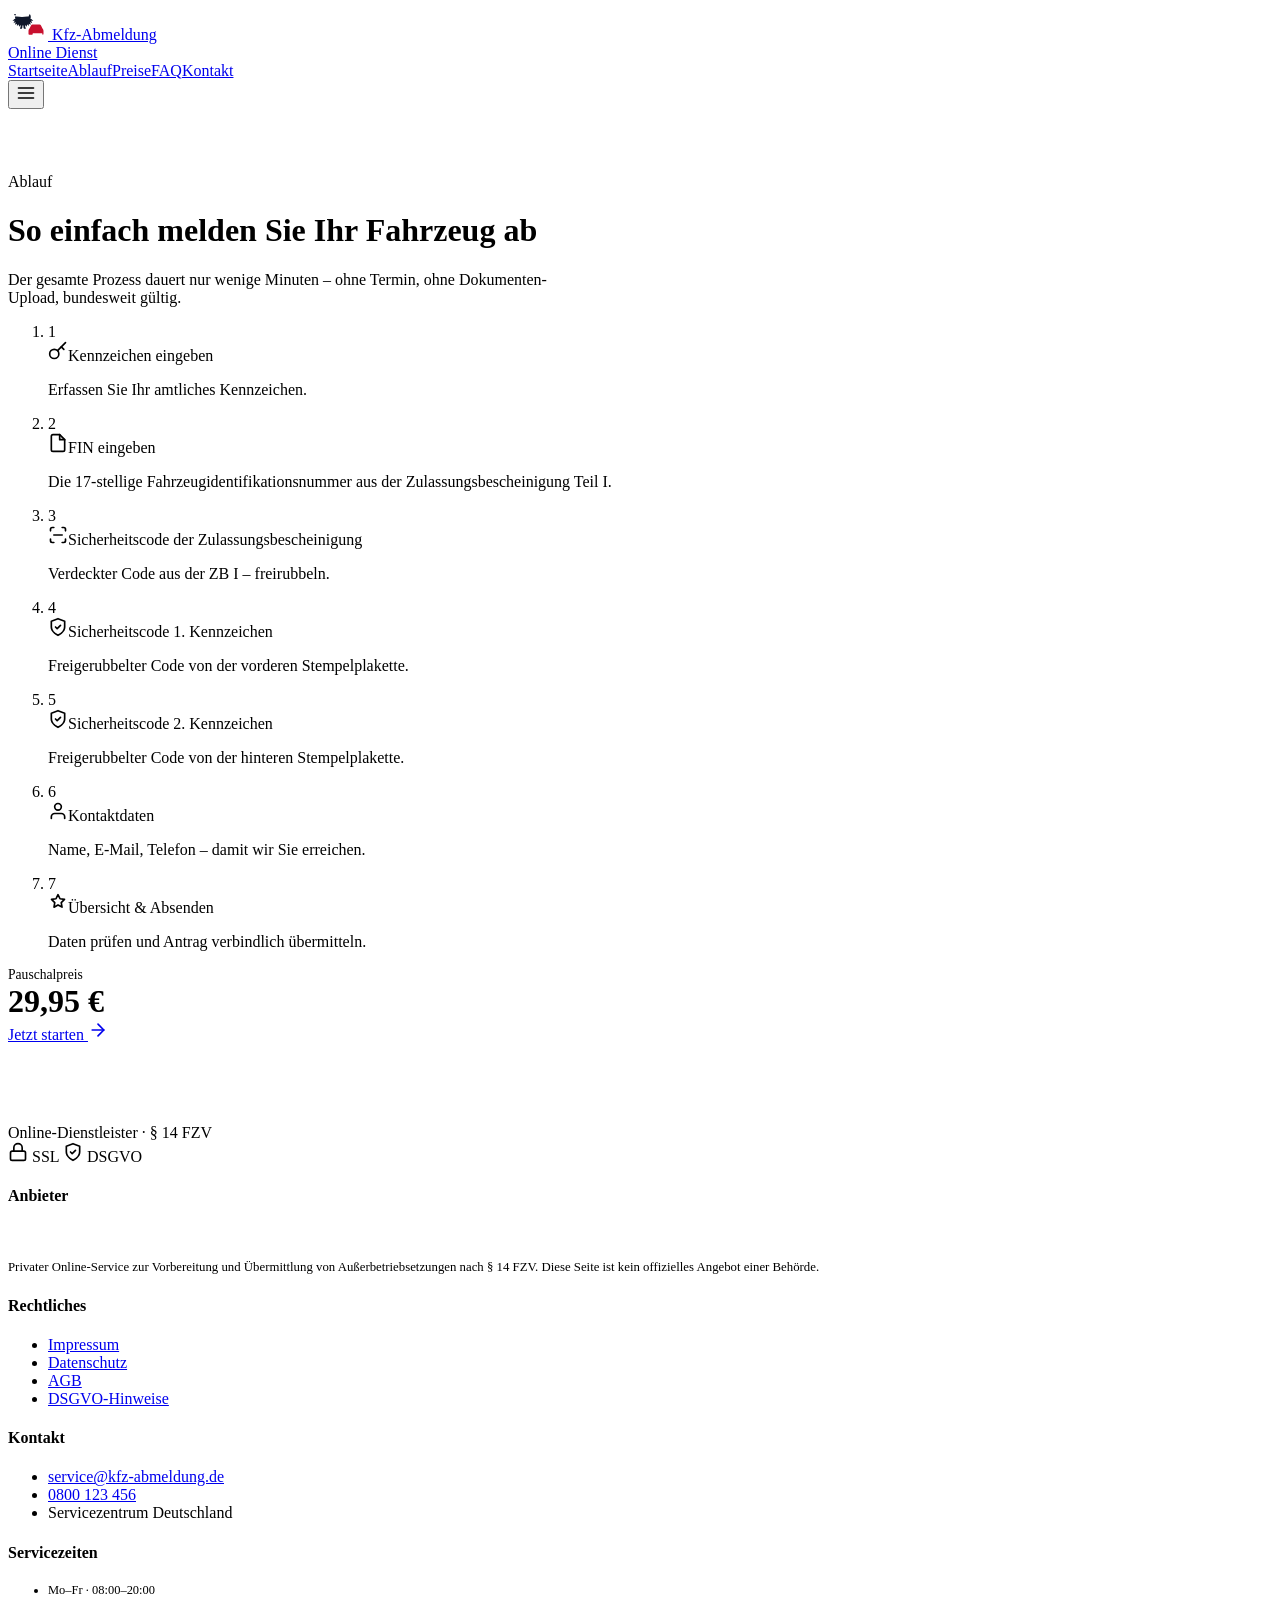
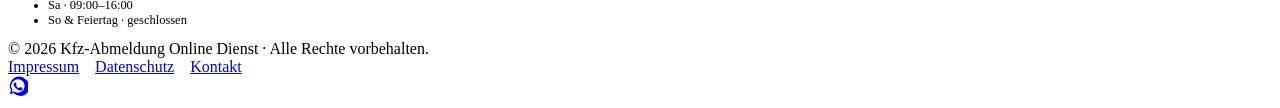
==== ablauf.html @ df7abeef "Add files via upload" ====
<!doctype html>
<html lang="de">
<head>
  <meta charset="utf-8">
  <meta name="viewport" content="width=device-width, initial-scale=1">
  <title>So funktioniert&#x27;s – Ablauf der Online KFZ-Abmeldung</title>
  <meta name="description" content="In 7 einfachen Schritten zur Online-Fahrzeugabmeldung. So funktioniert unser bundesweiter Service.">
  <link rel="canonical" href="https://spruchreif-auto.lovable.app/ablauf">

  <!-- Open Graph -->
  <meta property="og:title" content="So funktioniert&#x27;s – Ablauf der Online KFZ-Abmeldung">
  <meta property="og:description" content="In 7 einfachen Schritten zur Online-Fahrzeugabmeldung. So funktioniert unser bundesweiter Service.">
  <meta property="og:url" content="https://spruchreif-auto.lovable.app/ablauf">
  <meta property="og:type" content="website">
  <meta property="og:site_name" content="Kfz-Abmeldung Online">

  <!-- Twitter -->
  <meta name="twitter:card" content="summary_large_image">
  <meta name="twitter:title" content="So funktioniert&#x27;s – Ablauf der Online KFZ-Abmeldung">
  <meta name="twitter:description" content="In 7 einfachen Schritten zur Online-Fahrzeugabmeldung. So funktioniert unser bundesweiter Service.">

  <!-- Fonts -->
  <link rel="preconnect" href="https://fonts.googleapis.com">
  <link rel="preconnect" href="https://fonts.gstatic.com" crossorigin>
  <link rel="stylesheet"
        href="https://fonts.googleapis.com/css2?family=Inter:wght@400;500;600;700;800&display=swap">

  <link rel="stylesheet" href="assets/styles.css">
</head>
<body>
  <header class="site-header">
    <div class="site-header__strip" aria-hidden="true"></div>
    <div class="site-header__inner">
      <a class="brand" href="index.html" aria-label="Zur Startseite">
        <svg width="40" height="32" viewBox="0 0 80 56" aria-hidden="true">
          <path d="M16 8c-1.5 2-2 4-2 6 0 1.2.3 2.3.8 3.3-2.6.7-4.6 2.4-5.6 4.7 1.7-.6 3.3-.8 4.7-.6-1.4 1.3-2.4 3-2.7 4.9 1.5-1 3-1.5 4.4-1.6-1 1.5-1.4 3.2-1.3 4.9 1.3-1.3 2.6-2 3.9-2.3-.6 1.6-.6 3.2-.1 4.7 1-1.5 2.1-2.4 3.3-2.8.1 1.7.6 3.2 1.5 4.5.6-1.7 1.4-3 2.4-3.7v3l-1.5 4.5h4l1-3v-3.5h2v3.5l1 3h4l-1.5-4.5v-3c1 .7 1.8 2 2.4 3.7.9-1.3 1.4-2.8 1.5-4.5 1.2.4 2.3 1.3 3.3 2.8.5-1.5.5-3.1-.1-4.7 1.3.3 2.6 1 3.9 2.3.1-1.7-.3-3.4-1.3-4.9 1.4.1 2.9.6 4.4 1.6-.3-1.9-1.3-3.6-2.7-4.9 1.4-.2 3 0 4.7.6-1-2.3-3-4-5.6-4.7.5-1 .8-2.1.8-3.3 0-2-.5-4-2-6-1.2 1.6-2 3.4-2.4 5.2C36.4 12.6 32 14 28 14s-8.4-1.4-13.6-.8C14 11.4 13.2 9.6 12 8z" fill="#0f172a"/>
          <g transform="translate(38 24)">
            <path d="M3 18c0-2 1-4 2-5l3-6c.6-1.2 1.7-2 3-2h14c1.3 0 2.4.8 3 2l3 6c1 1 2 3 2 5v6c0 .8-.7 1.5-1.5 1.5H32c-.8 0-1.5-.7-1.5-1.5v-1.5h-19V24c0 .8-.7 1.5-1.5 1.5H4.5C3.7 25.5 3 24.8 3 24z" fill="#c8102e"/>
          </g>
        </svg>
        <span>
          <span class="brand__name">Kfz-Abmeldung</span><br>
          <span class="brand__sub">Online Dienst</span>
        </span>
      </a>

      <nav class="nav" data-nav aria-label="Hauptnavigation">
        <a href="index.html">Startseite</a><a href="ablauf.html" aria-current="page">Ablauf</a><a href="preise.html">Preise</a><a href="faq.html">FAQ</a><a href="kontakt.html">Kontakt</a>
      </nav>

      <button class="nav-toggle" data-nav-toggle
              aria-label="Navigation umschalten" aria-expanded="false">
        <svg xmlns="http://www.w3.org/2000/svg" width="20" height="20" viewBox="0 0 24 24" fill="none" stroke="currentColor" stroke-width="2" stroke-linecap="round" stroke-linejoin="round" aria-hidden="true" ><line x1="3" y1="6" x2="21" y2="6"/><line x1="3" y1="12" x2="21" y2="12"/><line x1="3" y1="18" x2="21" y2="18"/></svg>
      </button>
    </div>
  </header>
  <main class="container-sm" style="padding-top:4rem; padding-bottom:5rem;">
    <div class="eyebrow">Ablauf</div>
    <h1 class="mt-2">So einfach melden Sie Ihr Fahrzeug ab</h1>
    <p class="muted mt-2" style="max-width:36rem;">
      Der gesamte Prozess dauert nur wenige Minuten – ohne Termin,
      ohne Dokumenten-Upload, bundesweit gültig.
    </p>

    <ol class="steps"><li><div class="step__num">1</div><div><div class="flex gap-2" style="align-items:center;color:var(--color-primary);"><svg xmlns="http://www.w3.org/2000/svg" width="20" height="20" viewBox="0 0 24 24" fill="none" stroke="currentColor" stroke-width="2" stroke-linecap="round" stroke-linejoin="round" aria-hidden="true" ><circle cx="7.5" cy="15.5" r="5.5"/><path d="M11.5 11.5L21 2"/><path d="M16 7l3 3"/></svg><span class="step__title" style="color:var(--color-text);">Kennzeichen eingeben</span></div><p class="step__desc">Erfassen Sie Ihr amtliches Kennzeichen.</p></div></li><li><div class="step__num">2</div><div><div class="flex gap-2" style="align-items:center;color:var(--color-primary);"><svg xmlns="http://www.w3.org/2000/svg" width="20" height="20" viewBox="0 0 24 24" fill="none" stroke="currentColor" stroke-width="2" stroke-linecap="round" stroke-linejoin="round" aria-hidden="true" ><path d="M14 2H6a2 2 0 0 0-2 2v16a2 2 0 0 0 2 2h12a2 2 0 0 0 2-2V8z"/><polyline points="14 2 14 8 20 8"/></svg><span class="step__title" style="color:var(--color-text);">FIN eingeben</span></div><p class="step__desc">Die 17-stellige Fahrzeugidentifikationsnummer aus der Zulassungsbescheinigung Teil I.</p></div></li><li><div class="step__num">3</div><div><div class="flex gap-2" style="align-items:center;color:var(--color-primary);"><svg xmlns="http://www.w3.org/2000/svg" width="20" height="20" viewBox="0 0 24 24" fill="none" stroke="currentColor" stroke-width="2" stroke-linecap="round" stroke-linejoin="round" aria-hidden="true" ><path d="M3 7V5a2 2 0 0 1 2-2h2"/><path d="M17 3h2a2 2 0 0 1 2 2v2"/><path d="M21 17v2a2 2 0 0 1-2 2h-2"/><path d="M7 21H5a2 2 0 0 1-2-2v-2"/><line x1="7" y1="12" x2="17" y2="12"/></svg><span class="step__title" style="color:var(--color-text);">Sicherheitscode der Zulassungsbescheinigung</span></div><p class="step__desc">Verdeckter Code aus der ZB I – freirubbeln.</p></div></li><li><div class="step__num">4</div><div><div class="flex gap-2" style="align-items:center;color:var(--color-primary);"><svg xmlns="http://www.w3.org/2000/svg" width="20" height="20" viewBox="0 0 24 24" fill="none" stroke="currentColor" stroke-width="2" stroke-linecap="round" stroke-linejoin="round" aria-hidden="true" ><path d="M12 22s8-4 8-10V5l-8-3-8 3v7c0 6 8 10 8 10z"/><polyline points="9 12 11 14 15 10"/></svg><span class="step__title" style="color:var(--color-text);">Sicherheitscode 1. Kennzeichen</span></div><p class="step__desc">Freigerubbelter Code von der vorderen Stempelplakette.</p></div></li><li><div class="step__num">5</div><div><div class="flex gap-2" style="align-items:center;color:var(--color-primary);"><svg xmlns="http://www.w3.org/2000/svg" width="20" height="20" viewBox="0 0 24 24" fill="none" stroke="currentColor" stroke-width="2" stroke-linecap="round" stroke-linejoin="round" aria-hidden="true" ><path d="M12 22s8-4 8-10V5l-8-3-8 3v7c0 6 8 10 8 10z"/><polyline points="9 12 11 14 15 10"/></svg><span class="step__title" style="color:var(--color-text);">Sicherheitscode 2. Kennzeichen</span></div><p class="step__desc">Freigerubbelter Code von der hinteren Stempelplakette.</p></div></li><li><div class="step__num">6</div><div><div class="flex gap-2" style="align-items:center;color:var(--color-primary);"><svg xmlns="http://www.w3.org/2000/svg" width="20" height="20" viewBox="0 0 24 24" fill="none" stroke="currentColor" stroke-width="2" stroke-linecap="round" stroke-linejoin="round" aria-hidden="true" ><path d="M20 21v-2a4 4 0 0 0-4-4H8a4 4 0 0 0-4 4v2"/><circle cx="12" cy="7" r="4"/></svg><span class="step__title" style="color:var(--color-text);">Kontaktdaten</span></div><p class="step__desc">Name, E-Mail, Telefon – damit wir Sie erreichen.</p></div></li><li><div class="step__num">7</div><div><div class="flex gap-2" style="align-items:center;color:var(--color-primary);"><svg xmlns="http://www.w3.org/2000/svg" width="20" height="20" viewBox="0 0 24 24" fill="none" stroke="currentColor" stroke-width="2" stroke-linecap="round" stroke-linejoin="round" aria-hidden="true" ><path d="M12 2l2.4 4.9 5.4.8-3.9 3.8.9 5.4L12 14.3 7.2 17l.9-5.4L4.2 7.7l5.4-.8z"/></svg><span class="step__title" style="color:var(--color-text);">Übersicht &amp; Absenden</span></div><p class="step__desc">Daten prüfen und Antrag verbindlich übermitteln.</p></div></li></ol>

    <div class="card mt-12 flex-between" style="background:var(--color-surface);">
      <div>
        <div class="muted" style="font-size:.85rem;">Pauschalpreis</div>
        <div style="font-size:2rem; font-weight:700; color:var(--color-primary);">29,95 €</div>
      </div>
      <a class="btn" href="abmeldung.html">Jetzt starten <svg xmlns="http://www.w3.org/2000/svg" width="20" height="20" viewBox="0 0 24 24" fill="none" stroke="currentColor" stroke-width="2" stroke-linecap="round" stroke-linejoin="round" aria-hidden="true" ><line x1="5" y1="12" x2="19" y2="12"/><polyline points="12 5 19 12 12 19"/></svg></a>
    </div>
  </main>
  <footer class="site-footer">
    <div class="footer-strip">
      <div class="footer-strip__inner">
        <div>Online-Dienstleister · § 14 FZV</div>
        <div>
          <span class="tag"><svg xmlns="http://www.w3.org/2000/svg" width="20" height="20" viewBox="0 0 24 24" fill="none" stroke="currentColor" stroke-width="2" stroke-linecap="round" stroke-linejoin="round" aria-hidden="true" ><rect x="3" y="11" width="18" height="11" rx="2"/><path d="M7 11V7a5 5 0 0 1 10 0v4"/></svg> SSL</span>
          <span class="tag"><svg xmlns="http://www.w3.org/2000/svg" width="20" height="20" viewBox="0 0 24 24" fill="none" stroke="currentColor" stroke-width="2" stroke-linecap="round" stroke-linejoin="round" aria-hidden="true" ><path d="M12 22s8-4 8-10V5l-8-3-8 3v7c0 6 8 10 8 10z"/><polyline points="9 12 11 14 15 10"/></svg> DSGVO</span>
        </div>
      </div>
    </div>

    <div class="footer-cols">
      <div>
        <h4>Anbieter</h4>
        <p style="color:#fff; font-weight:600;">Kfz-Abmeldung Online</p>
        <p style="font-size:.8rem; color:var(--footer-muted);">
          Privater Online-Service zur Vorbereitung und Übermittlung von
          Außerbetriebsetzungen nach § 14 FZV. Diese Seite ist kein
          offizielles Angebot einer Behörde.
        </p>
      </div>

      <div>
        <h4>Rechtliches</h4>
        <ul>
          <li><a href="impressum.html">Impressum</a></li>
          <li><a href="datenschutz.html">Datenschutz</a></li>
          <li><a href="impressum.html">AGB</a></li>
          <li><a href="datenschutz.html">DSGVO-Hinweise</a></li>
        </ul>
      </div>

      <div>
        <h4>Kontakt</h4>
        <ul>
          <li><a href="mailto:service@kfz-abmeldung.de">service@kfz-abmeldung.de</a></li>
          <li><a href="tel:+498001234560">0800 123 456</a></li>
          <li>Servicezentrum Deutschland</li>
        </ul>
      </div>

      <div>
        <h4>Servicezeiten</h4>
        <ul style="font-family: var(--font-mono); font-size:.78rem;">
          <li>Mo–Fr · 08:00–20:00</li>
          <li>Sa · 09:00–16:00</li>
          <li>So &amp; Feiertag · geschlossen</li>
        </ul>
      </div>
    </div>

    <div class="footer-bottom">
      <div class="footer-bottom__inner">
        <div>© 2026 Kfz-Abmeldung Online Dienst · Alle Rechte vorbehalten.</div>
        <div style="display:flex; gap:1rem;">
          <a href="impressum.html">Impressum</a>
          <a href="datenschutz.html">Datenschutz</a>
          <a href="kontakt.html">Kontakt</a>
        </div>
      </div>
    </div>
  </footer>

  <a class="fab-whatsapp"
     href="https://wa.me/4915112345678"
     target="_blank" rel="noopener noreferrer"
     aria-label="WhatsApp-Chat öffnen">
    <svg xmlns="http://www.w3.org/2000/svg" width="20" height="20" viewBox="0 0 24 24" fill="currentColor" stroke="none" aria-hidden="true" ><path d="M20.5 3.5A11 11 0 0 0 3.7 17.3L2 22l4.8-1.6A11 11 0 1 0 20.5 3.5zM12 20a8 8 0 0 1-4.3-1.2l-.3-.2-2.9.9.9-2.8-.2-.3A8 8 0 1 1 12 20zm4.6-5.9c-.3-.1-1.5-.7-1.7-.8s-.4-.1-.6.1-.7.8-.8 1-.3.2-.6.1a6.6 6.6 0 0 1-3.2-2.8c-.2-.4.2-.4.6-1.2a.4.4 0 0 0 0-.4c-.1-.1-.6-1.4-.8-1.9s-.4-.4-.6-.5h-.5a1 1 0 0 0-.7.3 3 3 0 0 0-.9 2.2 5.1 5.1 0 0 0 1.1 2.7 11.4 11.4 0 0 0 4.4 3.9c.6.3 1.1.4 1.5.5a3.6 3.6 0 0 0 1.6.1 2.7 2.7 0 0 0 1.7-1.2 2 2 0 0 0 .2-1.2c-.1-.1-.3-.2-.6-.3z"/></svg>
  </a>

  <script src="assets/app.js" defer></script>
</body>
</html>
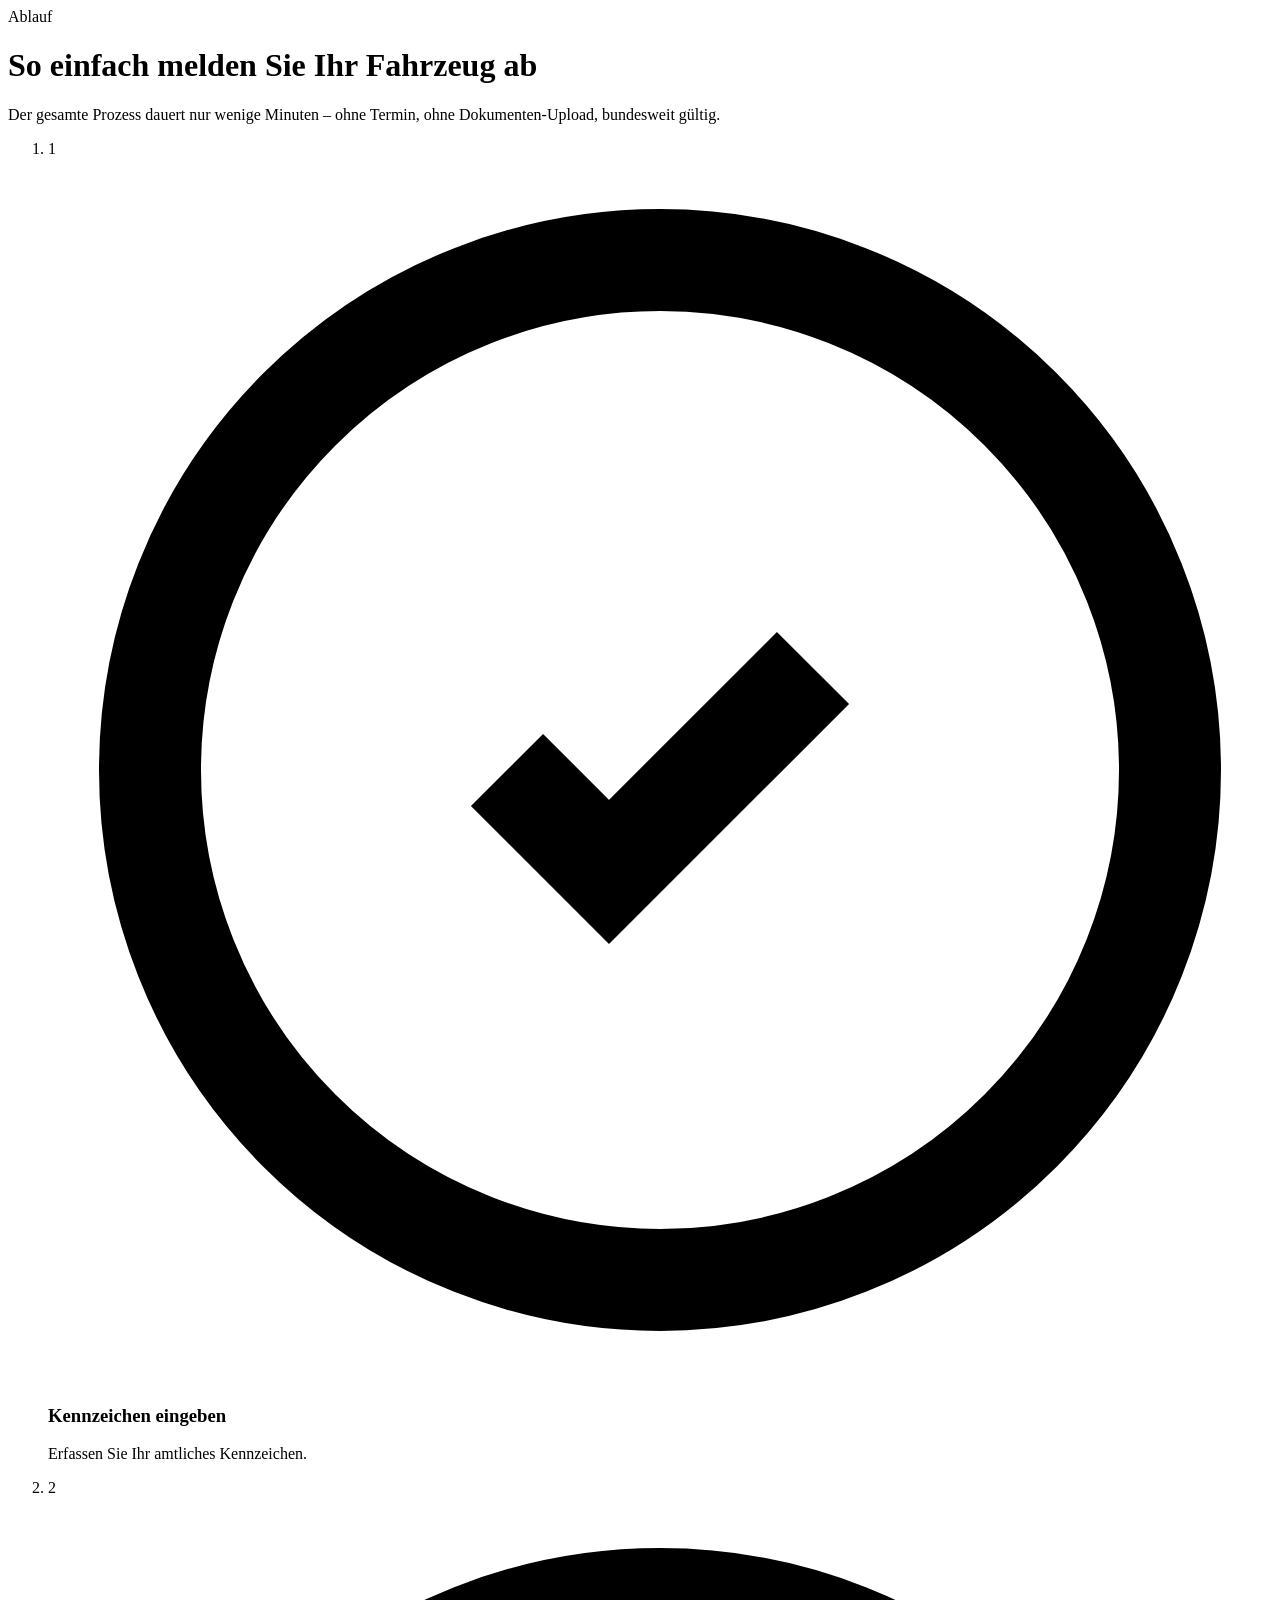
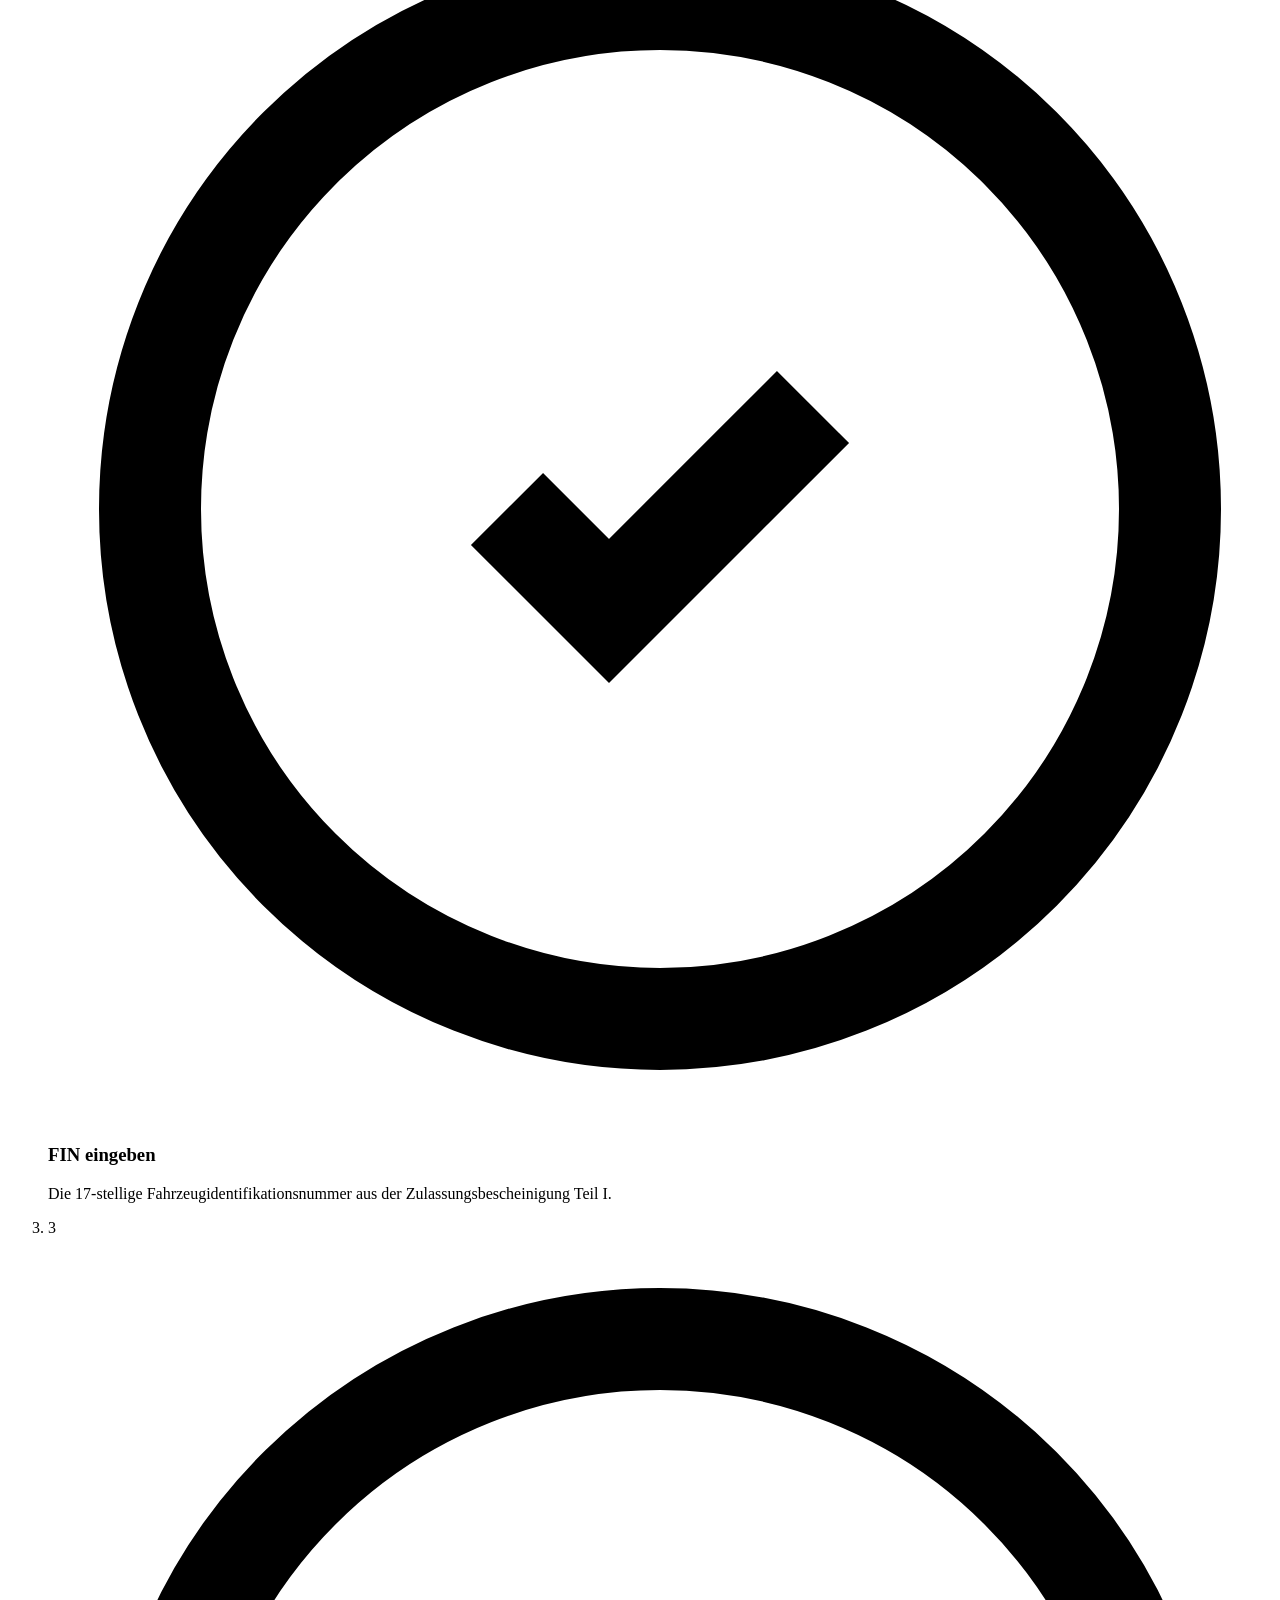
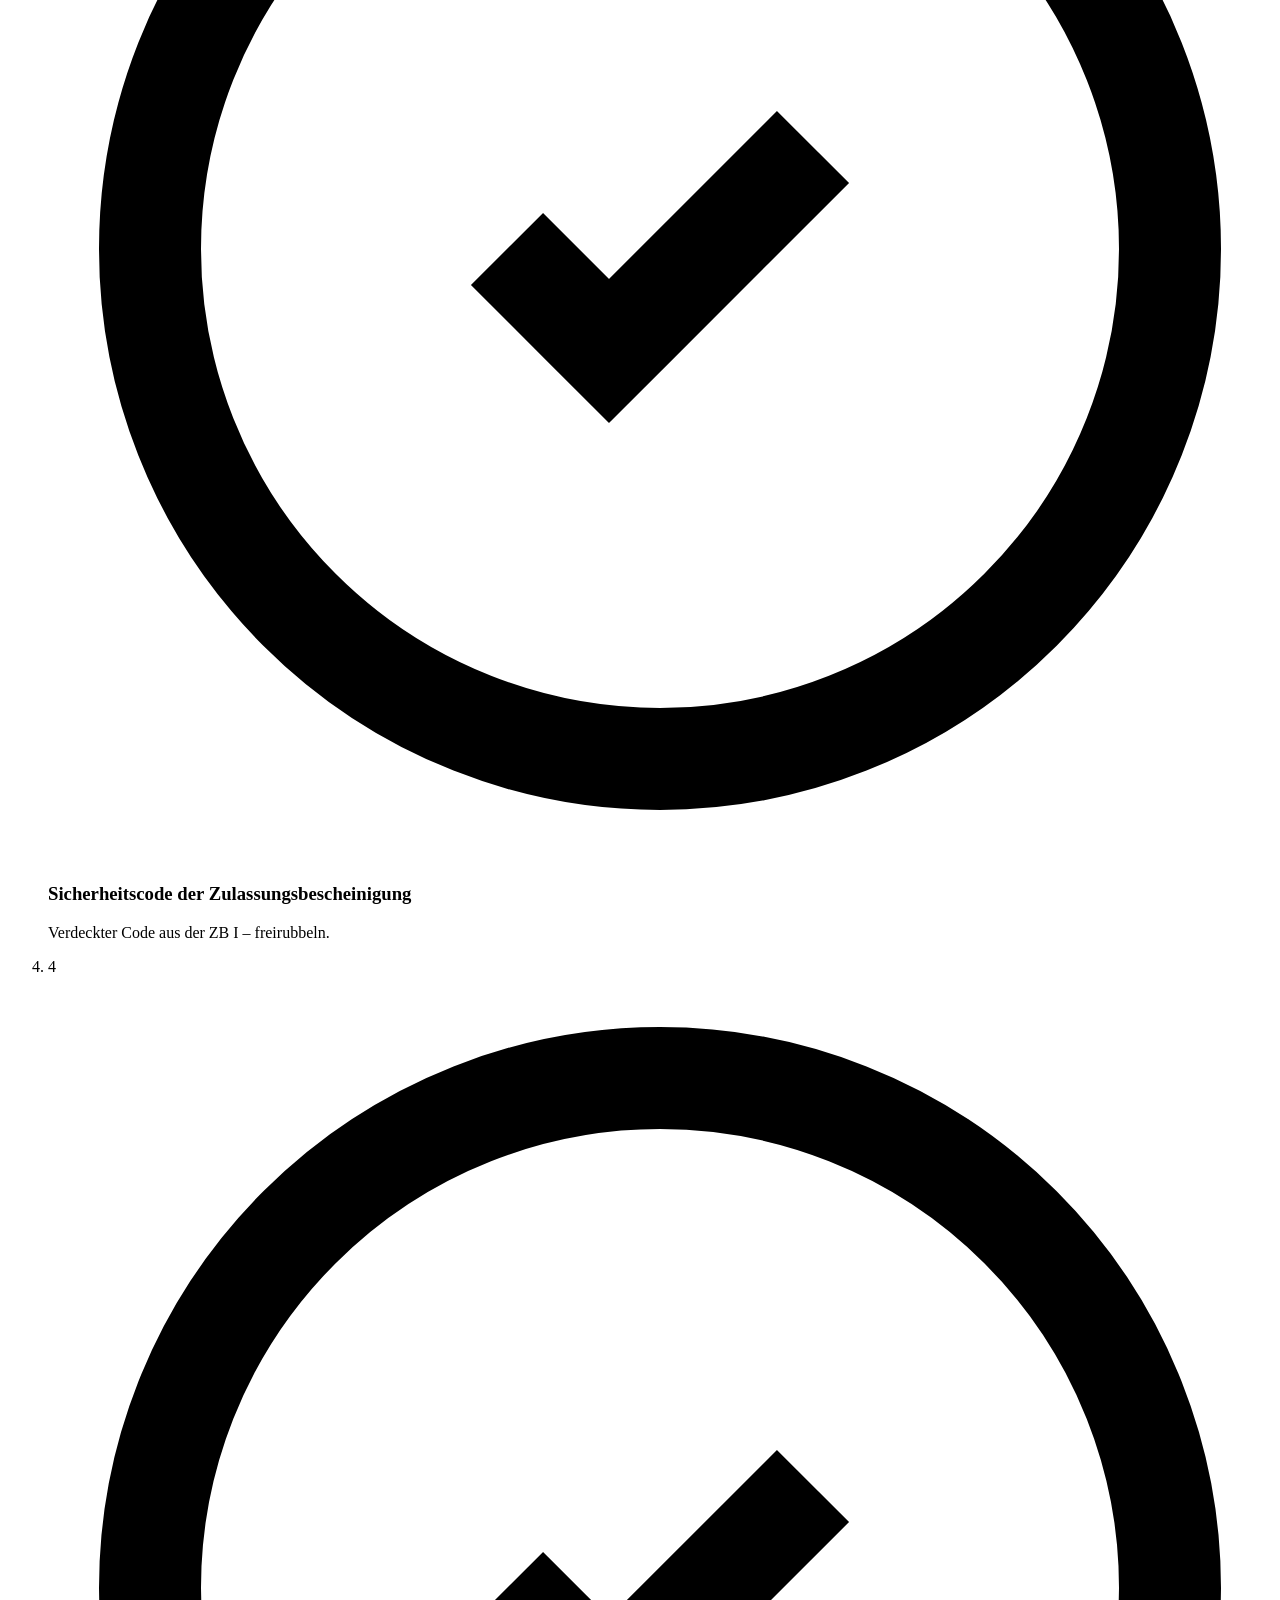
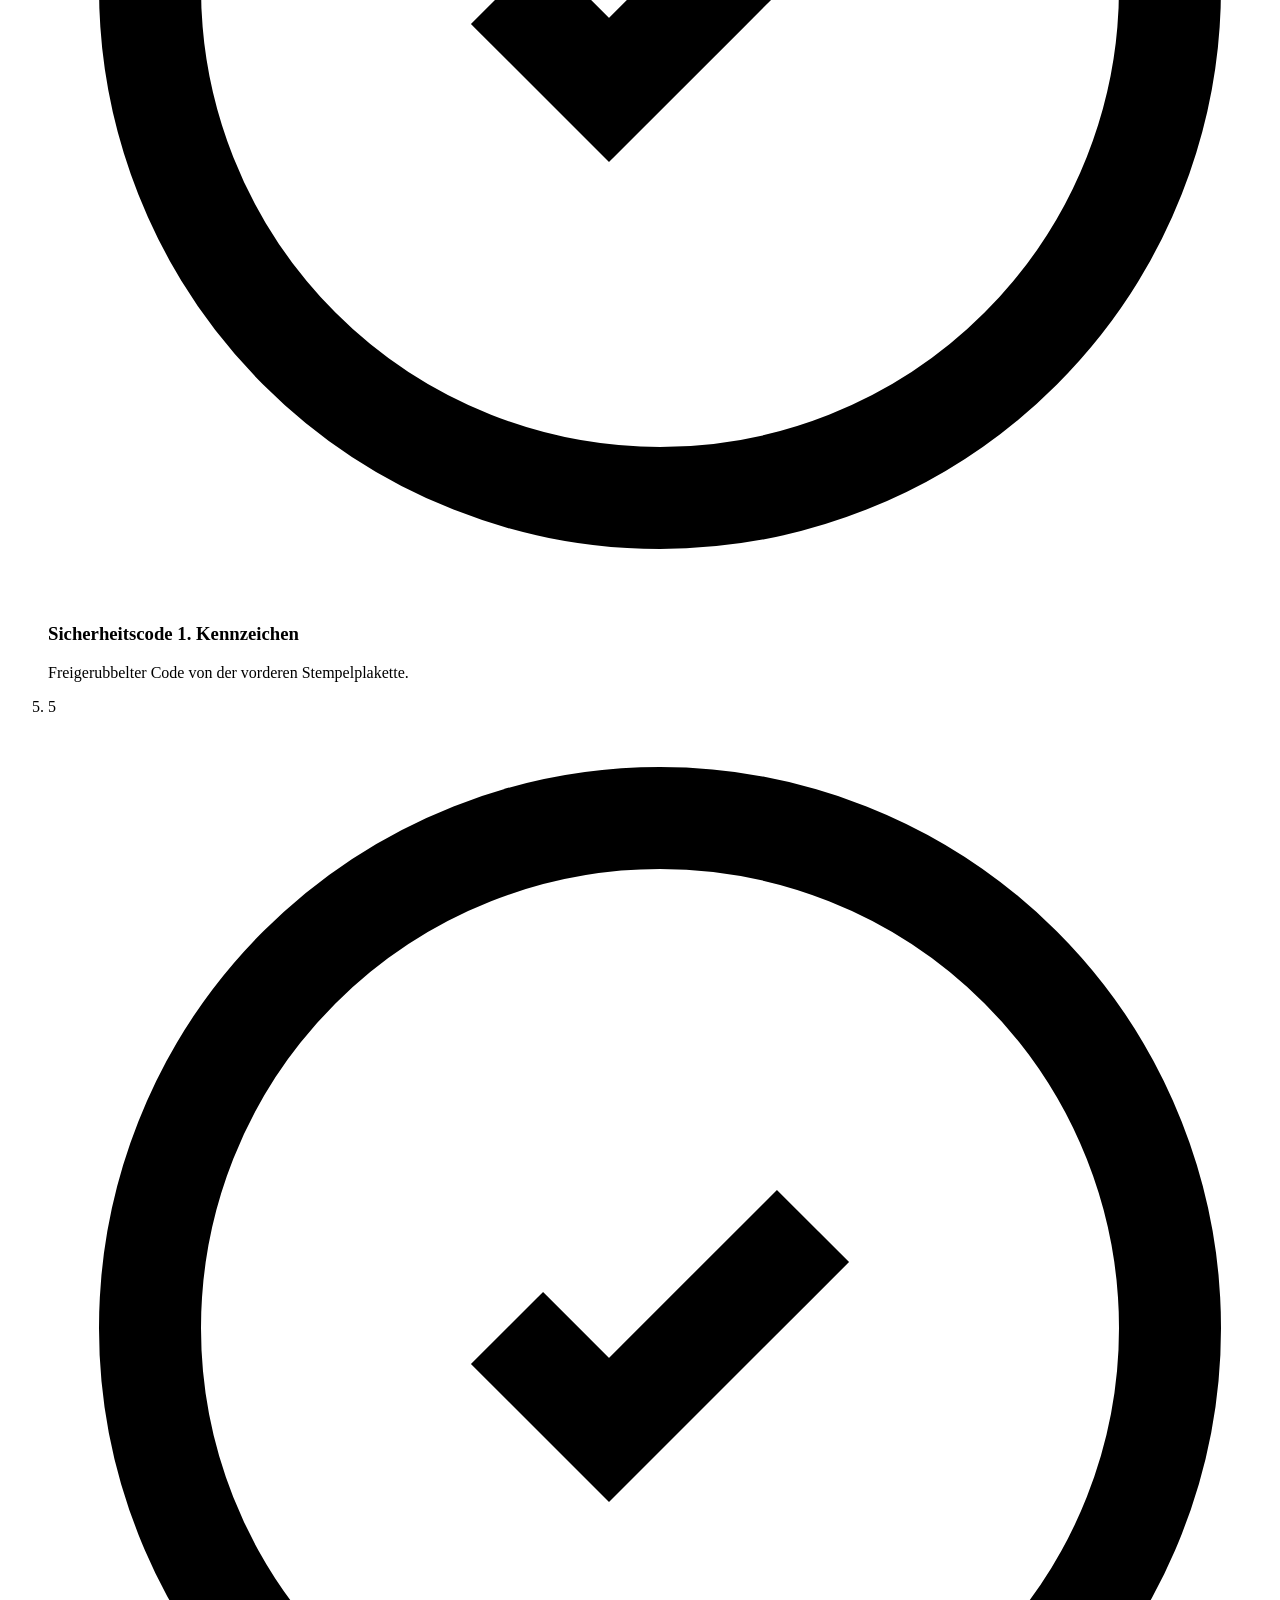
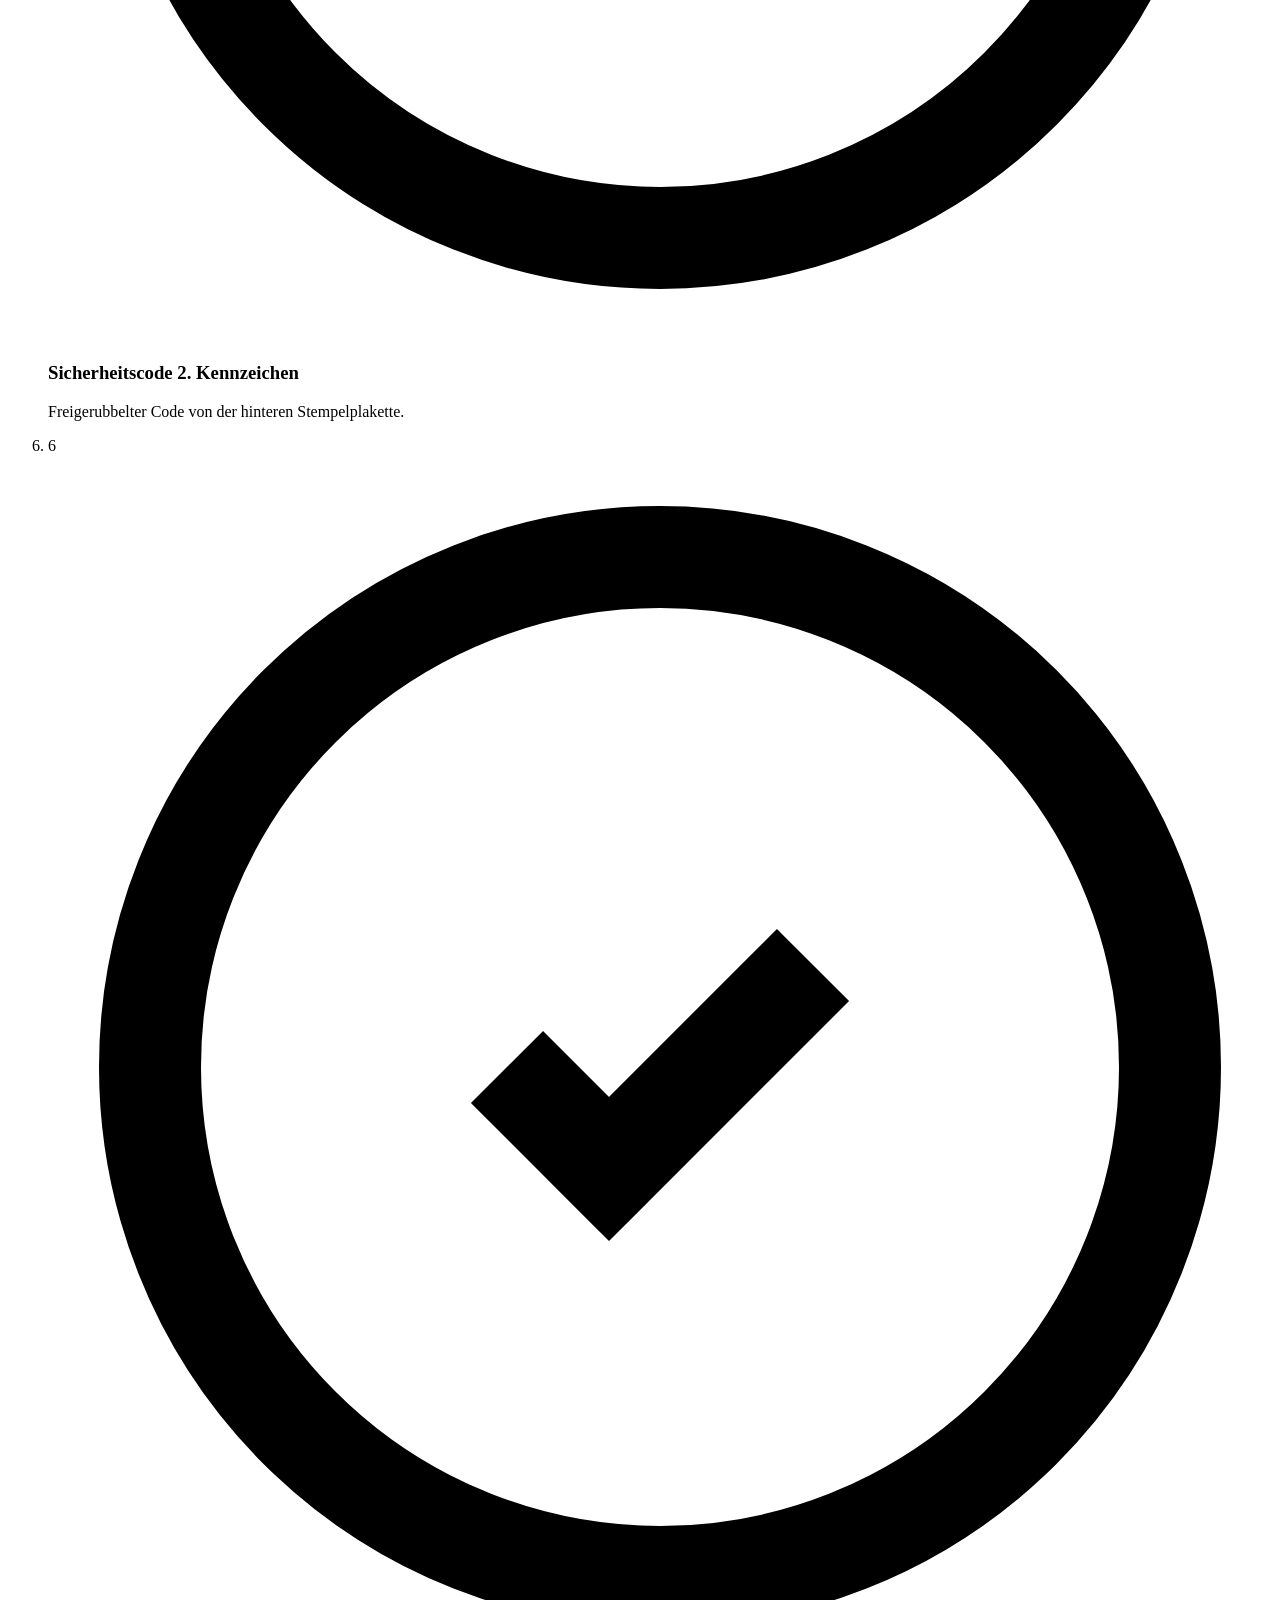
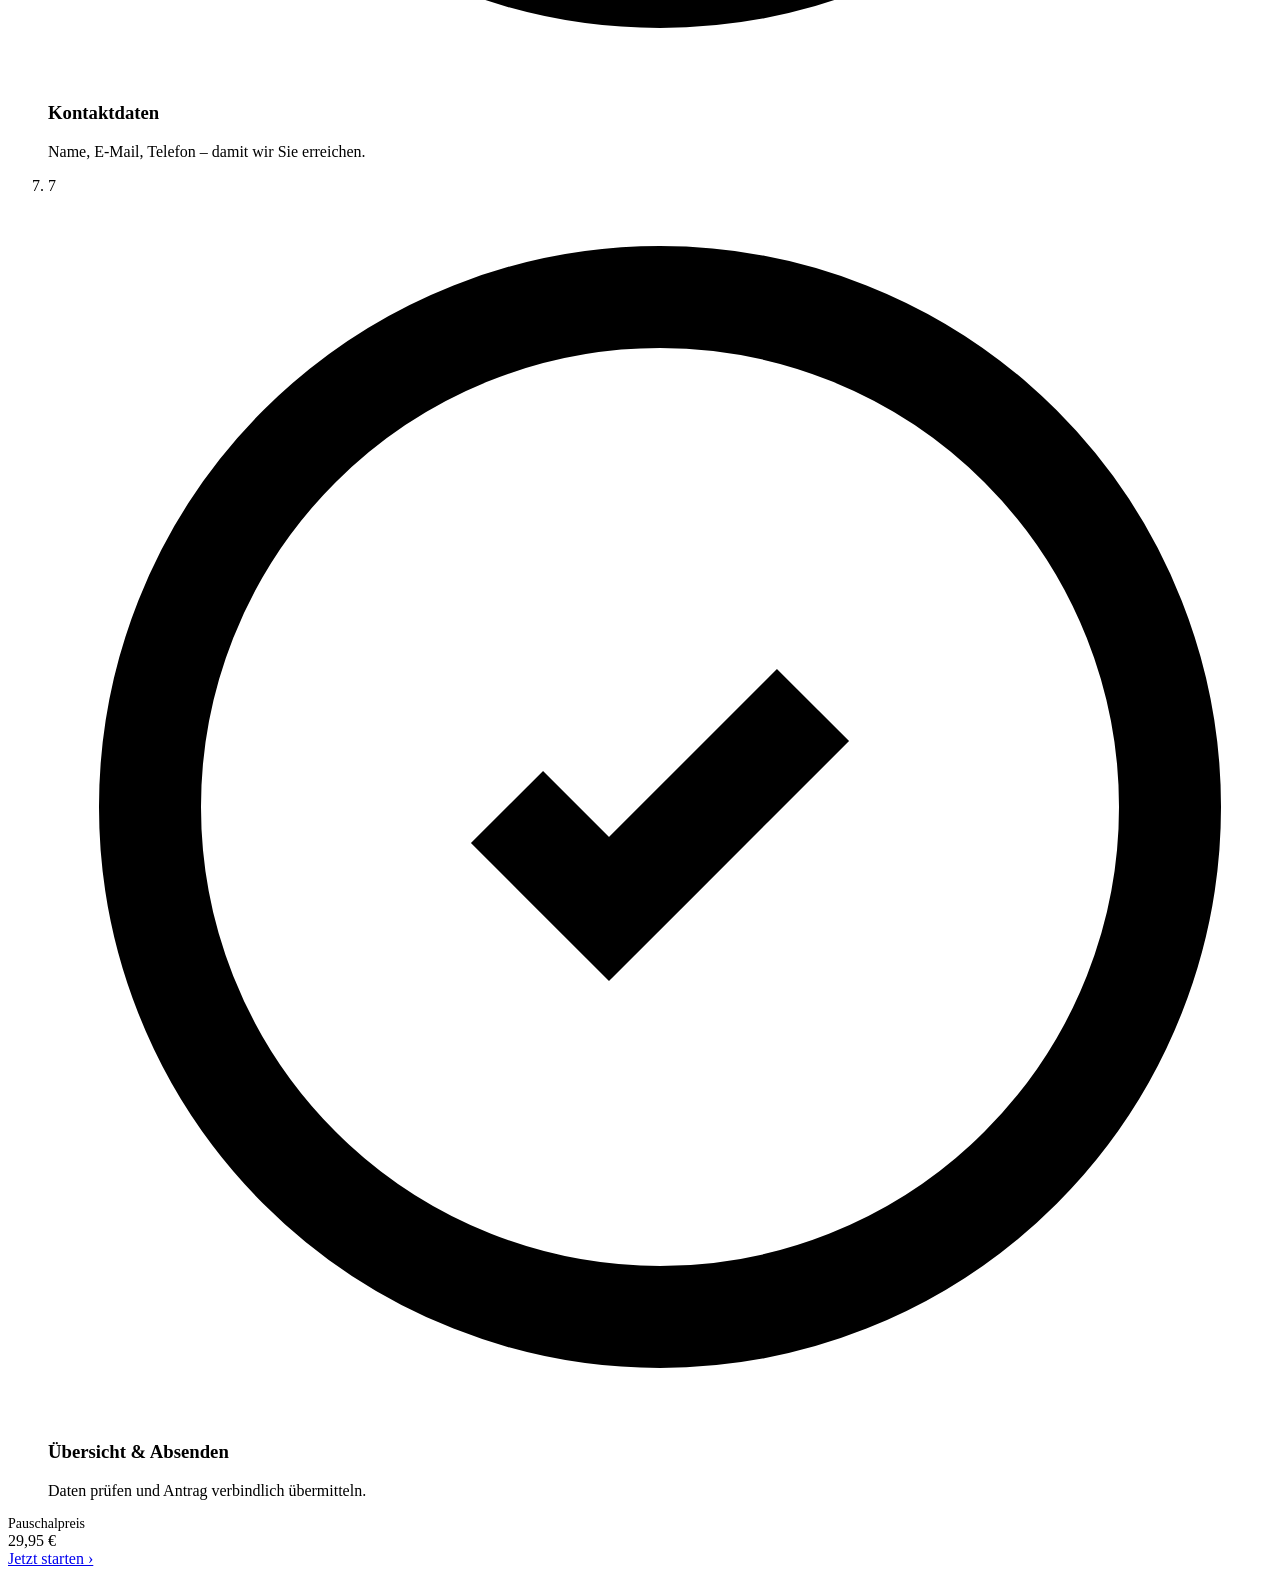
==== commit 43fef513: "Add files via upload" ====
--- a/ablauf.html
+++ b/ablauf.html
@@ -1,147 +1,63 @@
 <!doctype html>
 <html lang="de">
 <head>
-  <meta charset="utf-8">
-  <meta name="viewport" content="width=device-width, initial-scale=1">
-  <title>So funktioniert&#x27;s – Ablauf der Online KFZ-Abmeldung</title>
-  <meta name="description" content="In 7 einfachen Schritten zur Online-Fahrzeugabmeldung. So funktioniert unser bundesweiter Service.">
-  <link rel="canonical" href="https://spruchreif-auto.lovable.app/ablauf">
-
-  <!-- Open Graph -->
-  <meta property="og:title" content="So funktioniert&#x27;s – Ablauf der Online KFZ-Abmeldung">
-  <meta property="og:description" content="In 7 einfachen Schritten zur Online-Fahrzeugabmeldung. So funktioniert unser bundesweiter Service.">
-  <meta property="og:url" content="https://spruchreif-auto.lovable.app/ablauf">
-  <meta property="og:type" content="website">
-  <meta property="og:site_name" content="Kfz-Abmeldung Online">
-
-  <!-- Twitter -->
-  <meta name="twitter:card" content="summary_large_image">
-  <meta name="twitter:title" content="So funktioniert&#x27;s – Ablauf der Online KFZ-Abmeldung">
-  <meta name="twitter:description" content="In 7 einfachen Schritten zur Online-Fahrzeugabmeldung. So funktioniert unser bundesweiter Service.">
-
-  <!-- Fonts -->
-  <link rel="preconnect" href="https://fonts.googleapis.com">
-  <link rel="preconnect" href="https://fonts.gstatic.com" crossorigin>
-  <link rel="stylesheet"
-        href="https://fonts.googleapis.com/css2?family=Inter:wght@400;500;600;700;800&display=swap">
-
-  <link rel="stylesheet" href="assets/styles.css">
+<meta charset="utf-8" />
+<meta name="viewport" content="width=device-width, initial-scale=1" />
+<title>So funktioniert's – Ablauf der Online KFZ-Abmeldung</title>
+<meta name="description" content="In 7 einfachen Schritten zur Online-Fahrzeugabmeldung. So funktioniert unser bundesweiter Service." />
+<link rel="canonical" href="./ablauf.html" />
+<link rel="preconnect" href="https://fonts.googleapis.com" />
+<link rel="preconnect" href="https://fonts.gstatic.com" crossorigin />
+<link rel="stylesheet" href="https://fonts.googleapis.com/css2?family=Inter:wght@400;500;600;700;800&display=swap" />
+<link rel="stylesheet" href="assets/styles.css" />
 </head>
 <body>
-  <header class="site-header">
-    <div class="site-header__strip" aria-hidden="true"></div>
-    <div class="site-header__inner">
-      <a class="brand" href="index.html" aria-label="Zur Startseite">
-        <svg width="40" height="32" viewBox="0 0 80 56" aria-hidden="true">
-          <path d="M16 8c-1.5 2-2 4-2 6 0 1.2.3 2.3.8 3.3-2.6.7-4.6 2.4-5.6 4.7 1.7-.6 3.3-.8 4.7-.6-1.4 1.3-2.4 3-2.7 4.9 1.5-1 3-1.5 4.4-1.6-1 1.5-1.4 3.2-1.3 4.9 1.3-1.3 2.6-2 3.9-2.3-.6 1.6-.6 3.2-.1 4.7 1-1.5 2.1-2.4 3.3-2.8.1 1.7.6 3.2 1.5 4.5.6-1.7 1.4-3 2.4-3.7v3l-1.5 4.5h4l1-3v-3.5h2v3.5l1 3h4l-1.5-4.5v-3c1 .7 1.8 2 2.4 3.7.9-1.3 1.4-2.8 1.5-4.5 1.2.4 2.3 1.3 3.3 2.8.5-1.5.5-3.1-.1-4.7 1.3.3 2.6 1 3.9 2.3.1-1.7-.3-3.4-1.3-4.9 1.4.1 2.9.6 4.4 1.6-.3-1.9-1.3-3.6-2.7-4.9 1.4-.2 3 0 4.7.6-1-2.3-3-4-5.6-4.7.5-1 .8-2.1.8-3.3 0-2-.5-4-2-6-1.2 1.6-2 3.4-2.4 5.2C36.4 12.6 32 14 28 14s-8.4-1.4-13.6-.8C14 11.4 13.2 9.6 12 8z" fill="#0f172a"/>
-          <g transform="translate(38 24)">
-            <path d="M3 18c0-2 1-4 2-5l3-6c.6-1.2 1.7-2 3-2h14c1.3 0 2.4.8 3 2l3 6c1 1 2 3 2 5v6c0 .8-.7 1.5-1.5 1.5H32c-.8 0-1.5-.7-1.5-1.5v-1.5h-19V24c0 .8-.7 1.5-1.5 1.5H4.5C3.7 25.5 3 24.8 3 24z" fill="#c8102e"/>
-          </g>
-        </svg>
-        <span>
-          <span class="brand__name">Kfz-Abmeldung</span><br>
-          <span class="brand__sub">Online Dienst</span>
-        </span>
-      </a>
-
-      <nav class="nav" data-nav aria-label="Hauptnavigation">
-        <a href="index.html">Startseite</a><a href="ablauf.html" aria-current="page">Ablauf</a><a href="preise.html">Preise</a><a href="faq.html">FAQ</a><a href="kontakt.html">Kontakt</a>
-      </nav>
-
-      <button class="nav-toggle" data-nav-toggle
-              aria-label="Navigation umschalten" aria-expanded="false">
-        <svg xmlns="http://www.w3.org/2000/svg" width="20" height="20" viewBox="0 0 24 24" fill="none" stroke="currentColor" stroke-width="2" stroke-linecap="round" stroke-linejoin="round" aria-hidden="true" ><line x1="3" y1="6" x2="21" y2="6"/><line x1="3" y1="12" x2="21" y2="12"/><line x1="3" y1="18" x2="21" y2="18"/></svg>
-      </button>
+<div class="app">
+  <div id="site-header"></div>
+  <main>
+    <div class="page-head">
+      <div class="eyebrow">Ablauf</div>
+      <h1>So einfach melden Sie Ihr Fahrzeug ab</h1>
+      <p>Der gesamte Prozess dauert nur wenige Minuten – ohne Termin, ohne Dokumenten-Upload, bundesweit gültig.</p>
     </div>
-  </header>
-  <main class="container-sm" style="padding-top:4rem; padding-bottom:5rem;">
-    <div class="eyebrow">Ablauf</div>
-    <h1 class="mt-2">So einfach melden Sie Ihr Fahrzeug ab</h1>
-    <p class="muted mt-2" style="max-width:36rem;">
-      Der gesamte Prozess dauert nur wenige Minuten – ohne Termin,
-      ohne Dokumenten-Upload, bundesweit gültig.
-    </p>
-
-    <ol class="steps"><li><div class="step__num">1</div><div><div class="flex gap-2" style="align-items:center;color:var(--color-primary);"><svg xmlns="http://www.w3.org/2000/svg" width="20" height="20" viewBox="0 0 24 24" fill="none" stroke="currentColor" stroke-width="2" stroke-linecap="round" stroke-linejoin="round" aria-hidden="true" ><circle cx="7.5" cy="15.5" r="5.5"/><path d="M11.5 11.5L21 2"/><path d="M16 7l3 3"/></svg><span class="step__title" style="color:var(--color-text);">Kennzeichen eingeben</span></div><p class="step__desc">Erfassen Sie Ihr amtliches Kennzeichen.</p></div></li><li><div class="step__num">2</div><div><div class="flex gap-2" style="align-items:center;color:var(--color-primary);"><svg xmlns="http://www.w3.org/2000/svg" width="20" height="20" viewBox="0 0 24 24" fill="none" stroke="currentColor" stroke-width="2" stroke-linecap="round" stroke-linejoin="round" aria-hidden="true" ><path d="M14 2H6a2 2 0 0 0-2 2v16a2 2 0 0 0 2 2h12a2 2 0 0 0 2-2V8z"/><polyline points="14 2 14 8 20 8"/></svg><span class="step__title" style="color:var(--color-text);">FIN eingeben</span></div><p class="step__desc">Die 17-stellige Fahrzeugidentifikationsnummer aus der Zulassungsbescheinigung Teil I.</p></div></li><li><div class="step__num">3</div><div><div class="flex gap-2" style="align-items:center;color:var(--color-primary);"><svg xmlns="http://www.w3.org/2000/svg" width="20" height="20" viewBox="0 0 24 24" fill="none" stroke="currentColor" stroke-width="2" stroke-linecap="round" stroke-linejoin="round" aria-hidden="true" ><path d="M3 7V5a2 2 0 0 1 2-2h2"/><path d="M17 3h2a2 2 0 0 1 2 2v2"/><path d="M21 17v2a2 2 0 0 1-2 2h-2"/><path d="M7 21H5a2 2 0 0 1-2-2v-2"/><line x1="7" y1="12" x2="17" y2="12"/></svg><span class="step__title" style="color:var(--color-text);">Sicherheitscode der Zulassungsbescheinigung</span></div><p class="step__desc">Verdeckter Code aus der ZB I – freirubbeln.</p></div></li><li><div class="step__num">4</div><div><div class="flex gap-2" style="align-items:center;color:var(--color-primary);"><svg xmlns="http://www.w3.org/2000/svg" width="20" height="20" viewBox="0 0 24 24" fill="none" stroke="currentColor" stroke-width="2" stroke-linecap="round" stroke-linejoin="round" aria-hidden="true" ><path d="M12 22s8-4 8-10V5l-8-3-8 3v7c0 6 8 10 8 10z"/><polyline points="9 12 11 14 15 10"/></svg><span class="step__title" style="color:var(--color-text);">Sicherheitscode 1. Kennzeichen</span></div><p class="step__desc">Freigerubbelter Code von der vorderen Stempelplakette.</p></div></li><li><div class="step__num">5</div><div><div class="flex gap-2" style="align-items:center;color:var(--color-primary);"><svg xmlns="http://www.w3.org/2000/svg" width="20" height="20" viewBox="0 0 24 24" fill="none" stroke="currentColor" stroke-width="2" stroke-linecap="round" stroke-linejoin="round" aria-hidden="true" ><path d="M12 22s8-4 8-10V5l-8-3-8 3v7c0 6 8 10 8 10z"/><polyline points="9 12 11 14 15 10"/></svg><span class="step__title" style="color:var(--color-text);">Sicherheitscode 2. Kennzeichen</span></div><p class="step__desc">Freigerubbelter Code von der hinteren Stempelplakette.</p></div></li><li><div class="step__num">6</div><div><div class="flex gap-2" style="align-items:center;color:var(--color-primary);"><svg xmlns="http://www.w3.org/2000/svg" width="20" height="20" viewBox="0 0 24 24" fill="none" stroke="currentColor" stroke-width="2" stroke-linecap="round" stroke-linejoin="round" aria-hidden="true" ><path d="M20 21v-2a4 4 0 0 0-4-4H8a4 4 0 0 0-4 4v2"/><circle cx="12" cy="7" r="4"/></svg><span class="step__title" style="color:var(--color-text);">Kontaktdaten</span></div><p class="step__desc">Name, E-Mail, Telefon – damit wir Sie erreichen.</p></div></li><li><div class="step__num">7</div><div><div class="flex gap-2" style="align-items:center;color:var(--color-primary);"><svg xmlns="http://www.w3.org/2000/svg" width="20" height="20" viewBox="0 0 24 24" fill="none" stroke="currentColor" stroke-width="2" stroke-linecap="round" stroke-linejoin="round" aria-hidden="true" ><path d="M12 2l2.4 4.9 5.4.8-3.9 3.8.9 5.4L12 14.3 7.2 17l.9-5.4L4.2 7.7l5.4-.8z"/></svg><span class="step__title" style="color:var(--color-text);">Übersicht &amp; Absenden</span></div><p class="step__desc">Daten prüfen und Antrag verbindlich übermitteln.</p></div></li></ol>
-
-    <div class="card mt-12 flex-between" style="background:var(--color-surface);">
-      <div>
-        <div class="muted" style="font-size:.85rem;">Pauschalpreis</div>
-        <div style="font-size:2rem; font-weight:700; color:var(--color-primary);">29,95 €</div>
+    <div class="steps">
+      <ol id="stepsList"></ol>
+      <div class="cta-card">
+        <div>
+          <div style="font-size:14px;color:var(--muted-foreground)">Pauschalpreis</div>
+          <div class="price">29,95&nbsp;€</div>
+        </div>
+        <a href="abmeldung.html" class="btn btn-primary">Jetzt starten ›</a>
       </div>
-      <a class="btn" href="abmeldung.html">Jetzt starten <svg xmlns="http://www.w3.org/2000/svg" width="20" height="20" viewBox="0 0 24 24" fill="none" stroke="currentColor" stroke-width="2" stroke-linecap="round" stroke-linejoin="round" aria-hidden="true" ><line x1="5" y1="12" x2="19" y2="12"/><polyline points="12 5 19 12 12 19"/></svg></a>
     </div>
   </main>
-  <footer class="site-footer">
-    <div class="footer-strip">
-      <div class="footer-strip__inner">
-        <div>Online-Dienstleister · § 14 FZV</div>
-        <div>
-          <span class="tag"><svg xmlns="http://www.w3.org/2000/svg" width="20" height="20" viewBox="0 0 24 24" fill="none" stroke="currentColor" stroke-width="2" stroke-linecap="round" stroke-linejoin="round" aria-hidden="true" ><rect x="3" y="11" width="18" height="11" rx="2"/><path d="M7 11V7a5 5 0 0 1 10 0v4"/></svg> SSL</span>
-          <span class="tag"><svg xmlns="http://www.w3.org/2000/svg" width="20" height="20" viewBox="0 0 24 24" fill="none" stroke="currentColor" stroke-width="2" stroke-linecap="round" stroke-linejoin="round" aria-hidden="true" ><path d="M12 22s8-4 8-10V5l-8-3-8 3v7c0 6 8 10 8 10z"/><polyline points="9 12 11 14 15 10"/></svg> DSGVO</span>
-        </div>
+  <div id="site-footer"></div>
+</div>
+<script src="assets/partials.js"></script>
+<script>
+const STEPS = [
+  ["Kennzeichen eingeben","Erfassen Sie Ihr amtliches Kennzeichen."],
+  ["FIN eingeben","Die 17-stellige Fahrzeugidentifikationsnummer aus der Zulassungsbescheinigung Teil I."],
+  ["Sicherheitscode der Zulassungsbescheinigung","Verdeckter Code aus der ZB I – freirubbeln."],
+  ["Sicherheitscode 1. Kennzeichen","Freigerubbelter Code von der vorderen Stempelplakette."],
+  ["Sicherheitscode 2. Kennzeichen","Freigerubbelter Code von der hinteren Stempelplakette."],
+  ["Kontaktdaten","Name, E-Mail, Telefon – damit wir Sie erreichen."],
+  ["Übersicht & Absenden","Daten prüfen und Antrag verbindlich übermitteln."],
+];
+document.getElementById("stepsList").innerHTML = STEPS.map((s,i)=>`
+  <li class="step">
+    <div class="num">
+      <div class="circle">${i+1}</div>
+      ${i<STEPS.length-1?'<div class="line"></div>':''}
+    </div>
+    <div class="body">
+      <div class="row">
+        <svg class="ic" viewBox="0 0 24 24" fill="none" stroke="currentColor" stroke-width="2"><polyline points="9 12 11 14 15 10"/><circle cx="12" cy="12" r="10"/></svg>
+        <h3>${s[0]}</h3>
       </div>
+      <p>${s[1]}</p>
     </div>
-
-    <div class="footer-cols">
-      <div>
-        <h4>Anbieter</h4>
-        <p style="color:#fff; font-weight:600;">Kfz-Abmeldung Online</p>
-        <p style="font-size:.8rem; color:var(--footer-muted);">
-          Privater Online-Service zur Vorbereitung und Übermittlung von
-          Außerbetriebsetzungen nach § 14 FZV. Diese Seite ist kein
-          offizielles Angebot einer Behörde.
-        </p>
-      </div>
-
-      <div>
-        <h4>Rechtliches</h4>
-        <ul>
-          <li><a href="impressum.html">Impressum</a></li>
-          <li><a href="datenschutz.html">Datenschutz</a></li>
-          <li><a href="impressum.html">AGB</a></li>
-          <li><a href="datenschutz.html">DSGVO-Hinweise</a></li>
-        </ul>
-      </div>
-
-      <div>
-        <h4>Kontakt</h4>
-        <ul>
-          <li><a href="mailto:service@kfz-abmeldung.de">service@kfz-abmeldung.de</a></li>
-          <li><a href="tel:+498001234560">0800 123 456</a></li>
-          <li>Servicezentrum Deutschland</li>
-        </ul>
-      </div>
-
-      <div>
-        <h4>Servicezeiten</h4>
-        <ul style="font-family: var(--font-mono); font-size:.78rem;">
-          <li>Mo–Fr · 08:00–20:00</li>
-          <li>Sa · 09:00–16:00</li>
-          <li>So &amp; Feiertag · geschlossen</li>
-        </ul>
-      </div>
-    </div>
-
-    <div class="footer-bottom">
-      <div class="footer-bottom__inner">
-        <div>© 2026 Kfz-Abmeldung Online Dienst · Alle Rechte vorbehalten.</div>
-        <div style="display:flex; gap:1rem;">
-          <a href="impressum.html">Impressum</a>
-          <a href="datenschutz.html">Datenschutz</a>
-          <a href="kontakt.html">Kontakt</a>
-        </div>
-      </div>
-    </div>
-  </footer>
-
-  <a class="fab-whatsapp"
-     href="https://wa.me/4915112345678"
-     target="_blank" rel="noopener noreferrer"
-     aria-label="WhatsApp-Chat öffnen">
-    <svg xmlns="http://www.w3.org/2000/svg" width="20" height="20" viewBox="0 0 24 24" fill="currentColor" stroke="none" aria-hidden="true" ><path d="M20.5 3.5A11 11 0 0 0 3.7 17.3L2 22l4.8-1.6A11 11 0 1 0 20.5 3.5zM12 20a8 8 0 0 1-4.3-1.2l-.3-.2-2.9.9.9-2.8-.2-.3A8 8 0 1 1 12 20zm4.6-5.9c-.3-.1-1.5-.7-1.7-.8s-.4-.1-.6.1-.7.8-.8 1-.3.2-.6.1a6.6 6.6 0 0 1-3.2-2.8c-.2-.4.2-.4.6-1.2a.4.4 0 0 0 0-.4c-.1-.1-.6-1.4-.8-1.9s-.4-.4-.6-.5h-.5a1 1 0 0 0-.7.3 3 3 0 0 0-.9 2.2 5.1 5.1 0 0 0 1.1 2.7 11.4 11.4 0 0 0 4.4 3.9c.6.3 1.1.4 1.5.5a3.6 3.6 0 0 0 1.6.1 2.7 2.7 0 0 0 1.7-1.2 2 2 0 0 0 .2-1.2c-.1-.1-.3-.2-.6-.3z"/></svg>
-  </a>
-
-  <script src="assets/app.js" defer></script>
+  </li>`).join("");
+</script>
 </body>
 </html>
